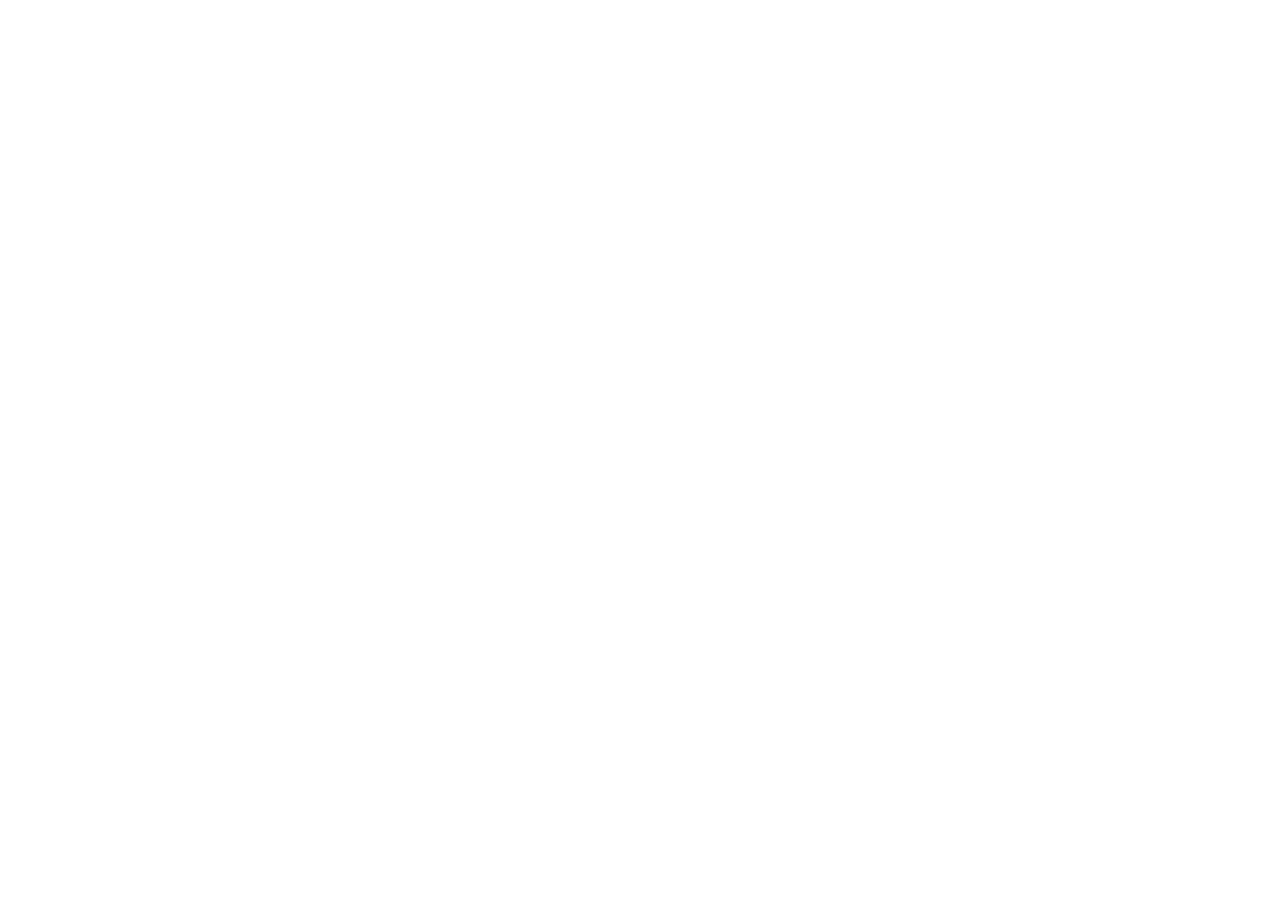
==== Personal Blog/index.html @ 1529f4ae "initial commit" ====
<!DOCTYPE html>
<html lang="en">
<head>
    <meta charset="UTF-8">
    <meta http-equiv="X-UA-Compatible" content="IE=edge">
    <meta name="viewport" content="width=device-width, initial-scale=1.0">
    <title>Personal Blog</title>
</head>
<body>
    
</body>
</html>
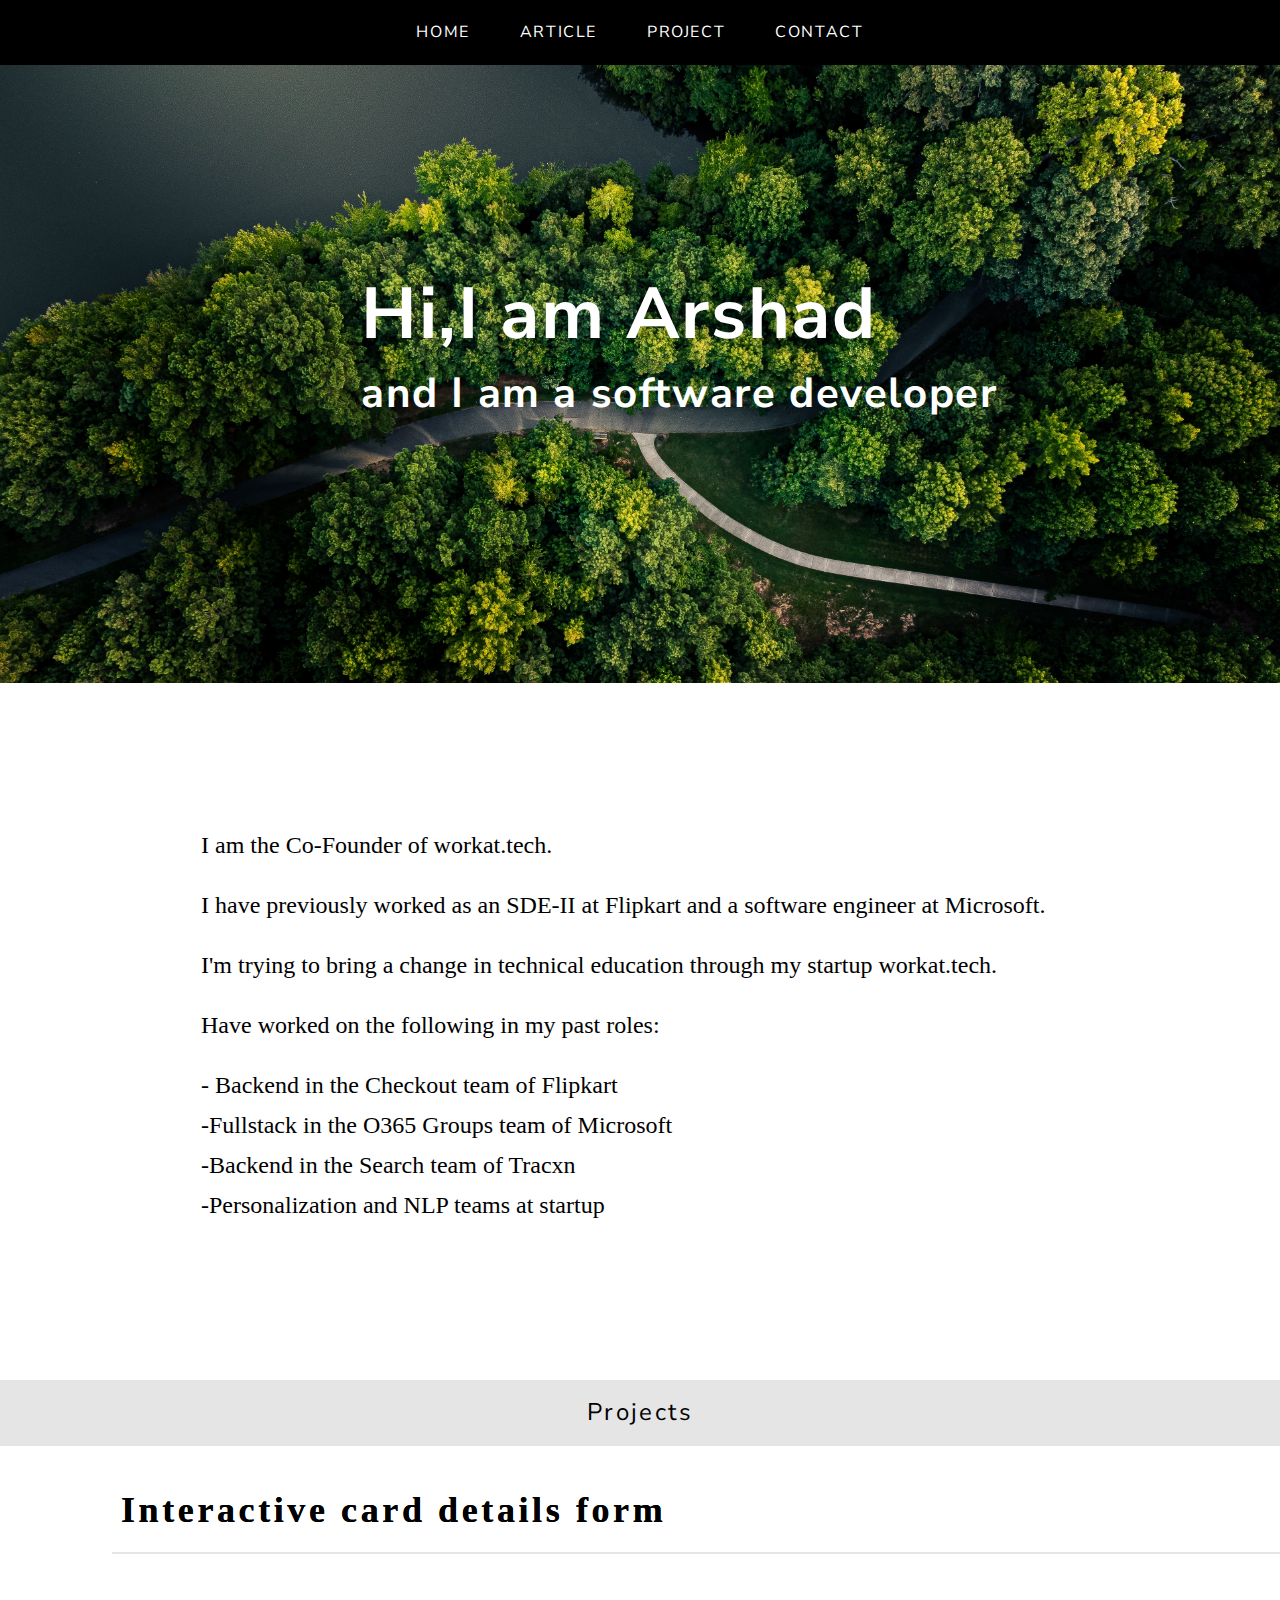
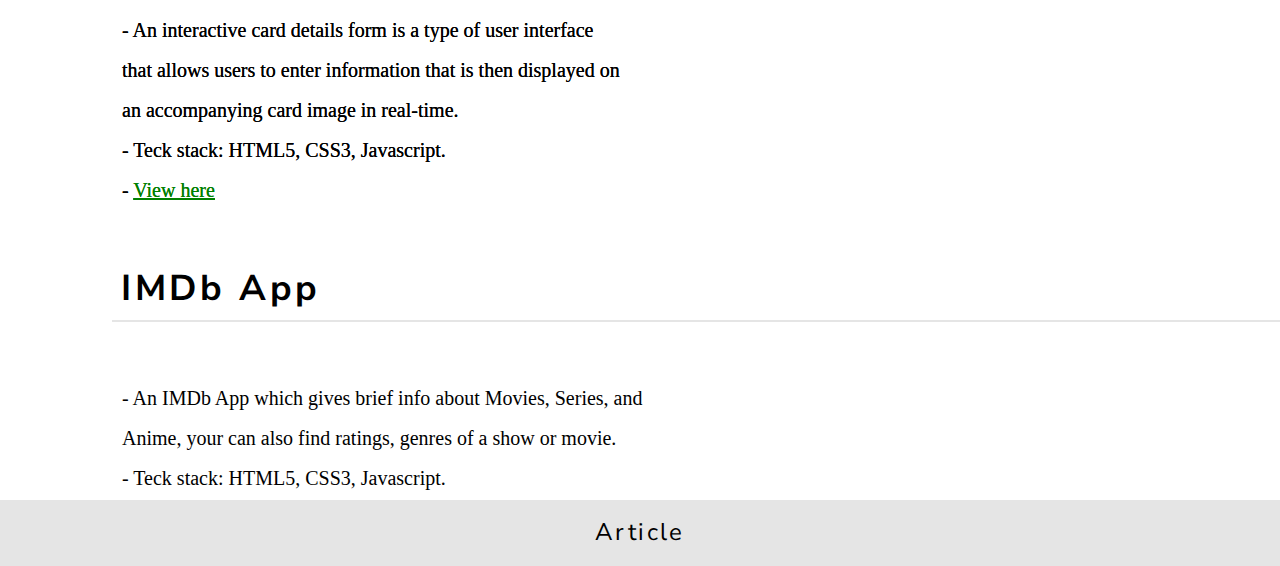
==== commit 473faf16: "updating" ====
--- a/Personal Blog/index.html
+++ b/Personal Blog/index.html
@@ -5,8 +5,73 @@
     <meta http-equiv="X-UA-Compatible" content="IE=edge">
     <meta name="viewport" content="width=device-width, initial-scale=1.0">
     <title>Personal Blog</title>
+    <link rel="stylesheet" href="./style.css">
 </head>
 <body>
-    
+    <div class="container">
+
+        <!-- 
+        Nav section 
+      -->
+      <nav class="navbar">
+     
+        <ul class="navbar-menu">
+          <li><a href="./index.html">Home</a></li>
+          <li><a href="./article.html">Article</a></li>
+          <li><a href="./project.html">Project</a></li>
+          <li><a href="./contact.html">Contact</a></li>
+        </ul>
+      </nav>
+      
+      <div class="cover">
+       <span>
+        <h1>Hi,I am Arshad</h1>
+        <h3>and I am a software developer</h3>
+       </span>
+      </div>
+    </div>
+    <section class="info">
+      <p>
+        I am the Co-Founder of workat.tech. <br>
+        I have previously worked as an SDE-II at Flipkart and a software engineer at Microsoft.
+        <br> I'm trying to bring a change in technical education through my startup workat.tech. <br> Have worked on the following in my past roles: <br>
+        <div class="bullets">
+          - Backend in the Checkout team of Flipkart <br> -Fullstack in the O365 Groups team of Microsoft <br> -Backend in the Search team of Tracxn  <br>-Personalization and NLP teams at startup
+        </div> 
+      </p>
+    </section>
+
+    <div class="projects">
+      <h1 class="header">Projects</h1>
+      <span id="title">Interactive card details form</span>
+      <div id="line"></div>
+      <p id="details">
+          - An interactive card details form is a type of user interface that allows users to enter information that is then displayed on an
+          accompanying card image in real-time. <br />
+          - Teck stack: HTML5, CSS3, Javascript. <br>
+          - <a href="https://arshad10x.github.io/intractive-card-form/">View here</a>
+      </p>
+
+      <span id="title2">IMDb App</span>
+      <div id="line2"></div>
+      <p id="details2">
+          - An IMDb App which gives brief info about Movies, Series, and Anime, your can also find ratings, genres of a show or movie. <br />
+        - Teck stack: HTML5, CSS3, Javascript. <br>
+        - <a href="https://mini-imdb-app.netlify.app/">View here</a>
+      </p>
+    </div>
+
+    <div class="projects">
+      <h1 class="header2">Article</h1>
+      <span id="title">Interactive card details form</span>
+      <div id="line"></div>
+      <p id="details">
+          - An interactive card details form is a type of user interface that allows users to enter information that is then displayed on an
+          accompanying card image in real-time. <br />
+          - Teck stack: HTML5, CSS3, Javascript. <br>
+          - <a href="https://arshad10x.github.io/intractive-card-form/">View here</a>
+      </p>
+    </div>
+
 </body>
 </html>--- a/Personal Blog/style.css
+++ b/Personal Blog/style.css
@@ -0,0 +1,268 @@
+@import url("https://fonts.googleapis.com/css2?family=Nunito+Sans:wght@300;400;600;700;800&display=swap");
+
+* {
+  margin: 0;
+  padding: 0;
+}
+
+body {
+  font-family: "Nunito Sans", sans-serif;
+}
+
+.container {
+  position: absolute;
+  width: 100%;
+  height: 65px;
+  left: 0px;
+  top: 0px;
+
+  background: #000000;
+}
+
+.navbar {
+  display: flex;
+  justify-content: center;
+  align-items: center;
+  height: 65px;
+  color: #fff;
+  background-color: #000;
+
+  font-size: 16px;
+  font-weight: 400;
+  font-style: normal;
+
+  line-height: 19px;
+  letter-spacing: 0.1em;
+  text-transform: uppercase;
+}
+
+.navbar-menu {
+  display: flex;
+  list-style: none;
+  padding: 0;
+}
+
+.navbar-menu li a {
+  color: #fff;
+  text-decoration: none;
+  padding: 25px;
+}
+
+.cover {
+  position: absolute;
+  width: 100%;
+
+  height: 618px;
+  left: 0px;
+  top: 65px;
+  background: url(./bg-img.jpg);
+  background-repeat: no-repeat;
+  background-size: cover;
+}
+
+span {
+  position: absolute;
+  width: 759px;
+  height: 169px;
+  left: 361px;
+
+  font-family: "Nunito Sans";
+  font-style: normal;
+  line-height: 98px;
+  letter-spacing: 0.1em;
+}
+
+h1 {
+  position: absolute;
+  top: 200px;
+  font-weight: 700;
+  font-size: 72px;
+  color: #ffffff;
+}
+
+h3 {
+  position: absolute;
+  top: 280px;
+  font-size: 42px;
+  color: #ffffff;
+}
+
+.info {
+  position: absolute;
+  width: 921px;
+  height: 360px;
+  left: 201px;
+  top: 815px;
+
+  font-family: "Source Serif Pro";
+  font-style: normal;
+  font-weight: 400;
+  font-size: 24px;
+  line-height: 60px;
+
+  color: #000000;
+}
+
+.bullets {
+  position: absolute;
+  width: 921px;
+  height: 360px;
+  left: 0px;
+  top: 250px;
+
+  font-family: "Source Serif Pro";
+  font-style: normal;
+  font-weight: 400;
+  font-size: 24px;
+  line-height: 40px;
+
+  color: #000000;
+}
+
+.project {
+  position: absolute;
+  width: 100%;
+  height: 100vh;
+}
+
+.header {
+  position: absolute;
+  width: 100%;
+  height: 50px;
+  margin-top: 100px;
+  top: 80rem;
+  padding-top: 1rem;
+
+  line-height: 33px;
+  letter-spacing: 0.1em;
+  text-align: center;
+  justify-content: center;
+  background: #e5e5e5;
+  color: #000000;
+
+  font-family: "Nunito Sans";
+  font-style: normal;
+  font-weight: 400;
+  font-size: 24px;
+}
+
+h2 {
+  position: absolute;
+  width: 140px;
+  height: 33x;
+  top: 3rem;
+  left: 45rem;
+  font-family: "Nunito Sans";
+  font-style: normal;
+  font-weight: 400;
+  font-size: 24px;
+  line-height: 33px;
+  text-transform: uppercase;
+  letter-spacing: 0.1em;
+
+  color: #000000;
+}
+
+#title {
+  margin: 1rem 0 0 -15rem;
+  top: 92rem;
+  position: absolute;
+  font-family: "Source Sans Pro";
+  font-style: normal;
+  font-weight: 700;
+  font-size: 36px;
+  line-height: 45px;
+  
+  color: #000000;
+}
+
+#line {
+  position: absolute;
+  width: 1380px;
+  height: 2px;
+  top: 97rem;
+  margin-left: 7rem;
+  background: #e5e5e5;
+}
+
+#details {
+  width: 500px;
+  text-align: left;
+  position: absolute;;
+  top: 100rem;
+  padding: 10px;
+  line-height: 40px;
+  margin-left: 7rem;
+  color: #000000;
+
+  font-family: "Source Serif Pro";
+  font-style: normal;
+  font-weight: 500;
+  font-size: 20px;
+}
+
+#details a {
+  color:green;
+}
+
+/* 2nd */
+
+#title2 {
+  position: absolute;
+  top: 114rem;
+  color: #000;
+  margin: 1rem 0 0 -15rem;
+  font-weight: 700;
+  font-size: 36px;
+}
+
+#line2 {
+  position: absolute;
+  width: 1380px;
+  height: 2px;
+  top: 120rem;
+  margin-left: 7rem;
+  background: #e5e5e5;
+}
+
+#details2 {
+  width: 530px;
+  text-align: left;
+  position: absolute;;
+  top: 123rem;
+  padding: 10px;
+  line-height: 40px;
+  margin-left: 7rem;
+  color: #000000;
+
+  font-family: "Source Serif Pro";
+  font-style: normal;
+  font-weight: 500;
+  font-size: 20px;
+}
+
+#details2 a {
+  color:green;
+}
+
+
+.header2{
+  position: absolute;
+  width: 100%;
+  height: 50px;
+  margin-top: 100px;
+  top: 125rem;
+  padding-top: 1rem;
+
+  line-height: 33px;
+  letter-spacing: 0.1em;
+  text-align: center;
+  justify-content: center;
+  background: #e5e5e5;
+  color: #000000;
+
+  font-family: "Nunito Sans";
+  font-style: normal;
+  font-weight: 400;
+  font-size: 24px;
+}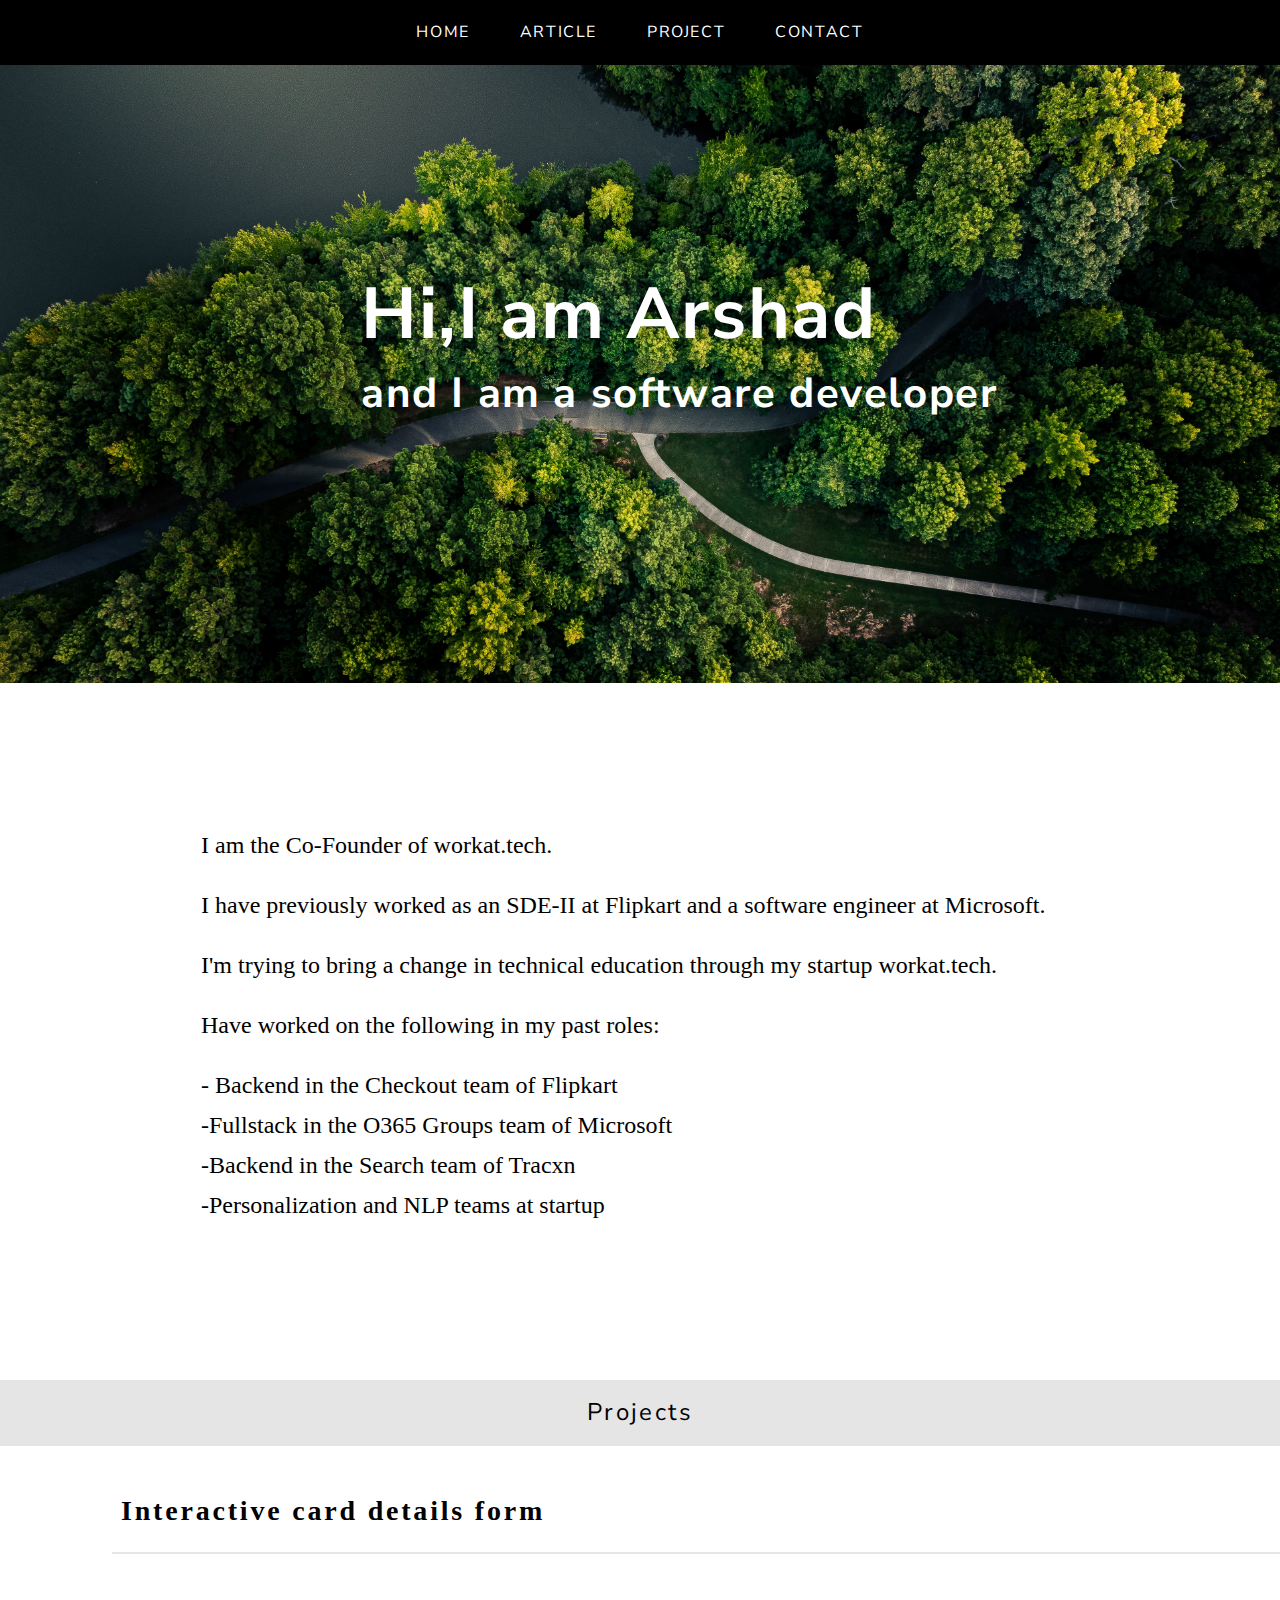
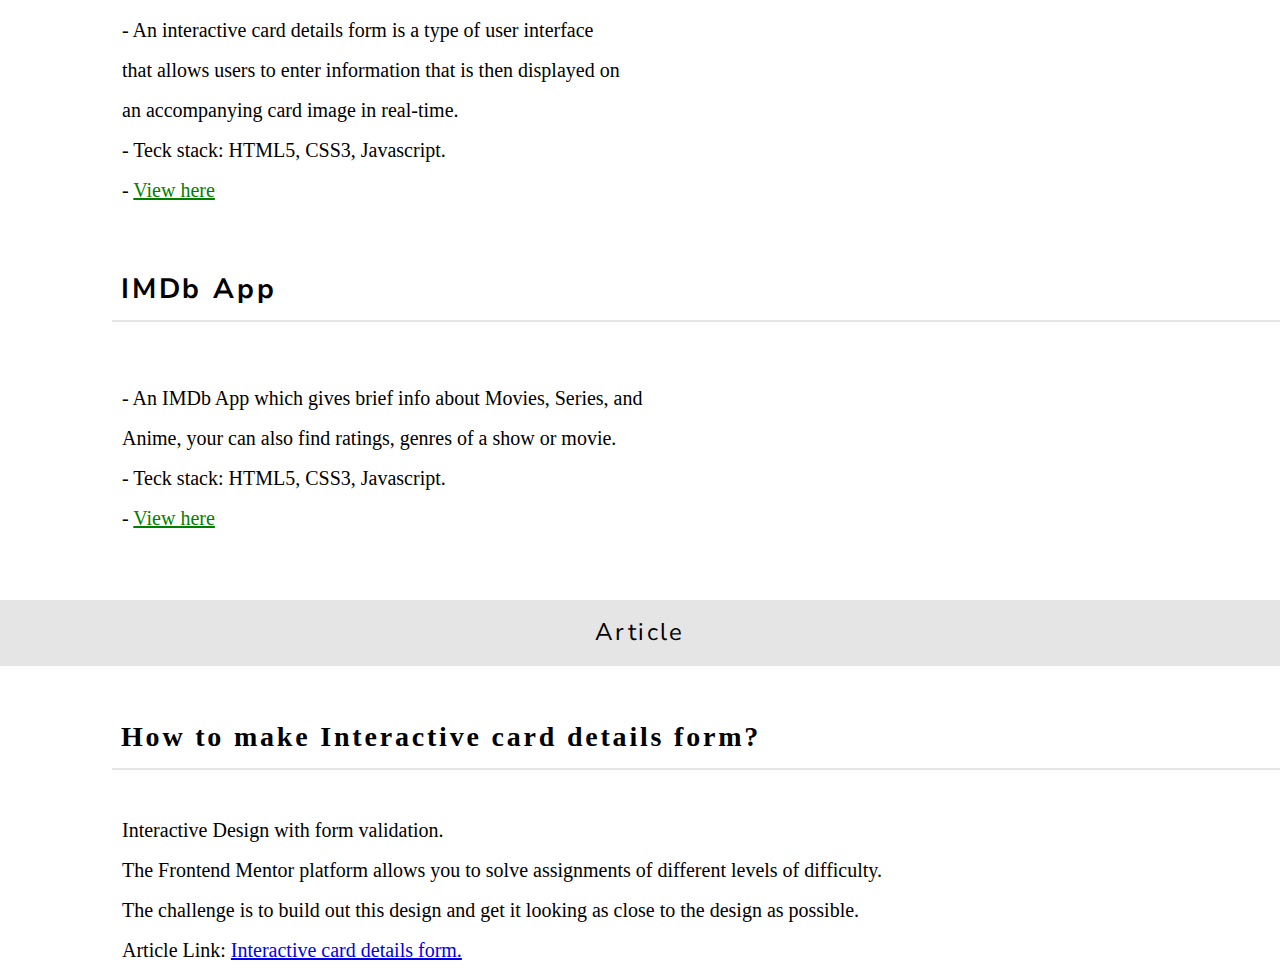
==== commit d4653058: "updated" ====
--- a/Personal Blog/index.html
+++ b/Personal Blog/index.html
@@ -63,13 +63,20 @@
 
     <div class="projects">
       <h1 class="header2">Article</h1>
-      <span id="title">Interactive card details form</span>
-      <div id="line"></div>
-      <p id="details">
-          - An interactive card details form is a type of user interface that allows users to enter information that is then displayed on an
-          accompanying card image in real-time. <br />
-          - Teck stack: HTML5, CSS3, Javascript. <br>
-          - <a href="https://arshad10x.github.io/intractive-card-form/">View here</a>
+      <span class="title">How to make Interactive card details form?</span>
+      <div class="line"></div>
+      <p class="details">
+        Interactive Design with form validation. <br />The Frontend Mentor
+        platform allows you to solve assignments of different levels of
+        difficulty. <br />
+        The challenge is to build out this design and get it looking as close
+        to the design as possible. <br />
+        Article Link:
+        <a
+          href="https://medium.com/@ahmed.a0611/interactive-card-details-form-866521c14ee5"
+          target="_blank"
+          >Interactive card details form.</a
+        >
       </p>
     </div>
 
--- a/Personal Blog/style.css
+++ b/Personal Blog/style.css
@@ -170,9 +170,9 @@
   font-family: "Source Sans Pro";
   font-style: normal;
   font-weight: 700;
-  font-size: 36px;
+  font-size: 28px;
   line-height: 45px;
-  
+
   color: #000000;
 }
 
@@ -188,7 +188,7 @@
 #details {
   width: 500px;
   text-align: left;
-  position: absolute;;
+  position: absolute;
   top: 100rem;
   padding: 10px;
   line-height: 40px;
@@ -202,7 +202,7 @@
 }
 
 #details a {
-  color:green;
+  color: green;
 }
 
 /* 2nd */
@@ -213,7 +213,7 @@
   color: #000;
   margin: 1rem 0 0 -15rem;
   font-weight: 700;
-  font-size: 36px;
+  font-size: 28px;
 }
 
 #line2 {
@@ -228,7 +228,7 @@
 #details2 {
   width: 530px;
   text-align: left;
-  position: absolute;;
+  position: absolute;
   top: 123rem;
   padding: 10px;
   line-height: 40px;
@@ -242,15 +242,14 @@
 }
 
 #details2 a {
-  color:green;
-}
-
-
-.header2{
+  color: green;
+}
+
+.header2 {
   position: absolute;
   width: 100%;
   height: 50px;
-  margin-top: 100px;
+  margin-top: 200px;
   top: 125rem;
   padding-top: 1rem;
 
@@ -265,4 +264,42 @@
   font-style: normal;
   font-weight: 400;
   font-size: 24px;
+}
+
+.title {
+  position: absolute;
+  width: 900px;
+  top: 143rem;
+  margin-left: -15rem;
+  font-family: "Source Sans Pro";
+  font-style: normal;
+  font-weight: 700;
+  font-size: 28px;
+
+  color: #000000;
+}
+
+.line{
+  position: absolute;
+  width: 1380px;
+  height: 2px;
+  top: 148rem;
+  margin-left: 7rem;
+  background: #e5e5e5;
+}
+
+.details{
+  /* width: 500px; */
+  text-align: left;
+  position: absolute;;
+  top: 150rem;
+  padding: 10px;
+  line-height: 40px;
+  margin-left: 7rem;
+  color: #000000;
+
+  font-family: "Source Serif Pro";
+  font-style: normal;
+  font-weight: 500;
+  font-size: 20px;
 }